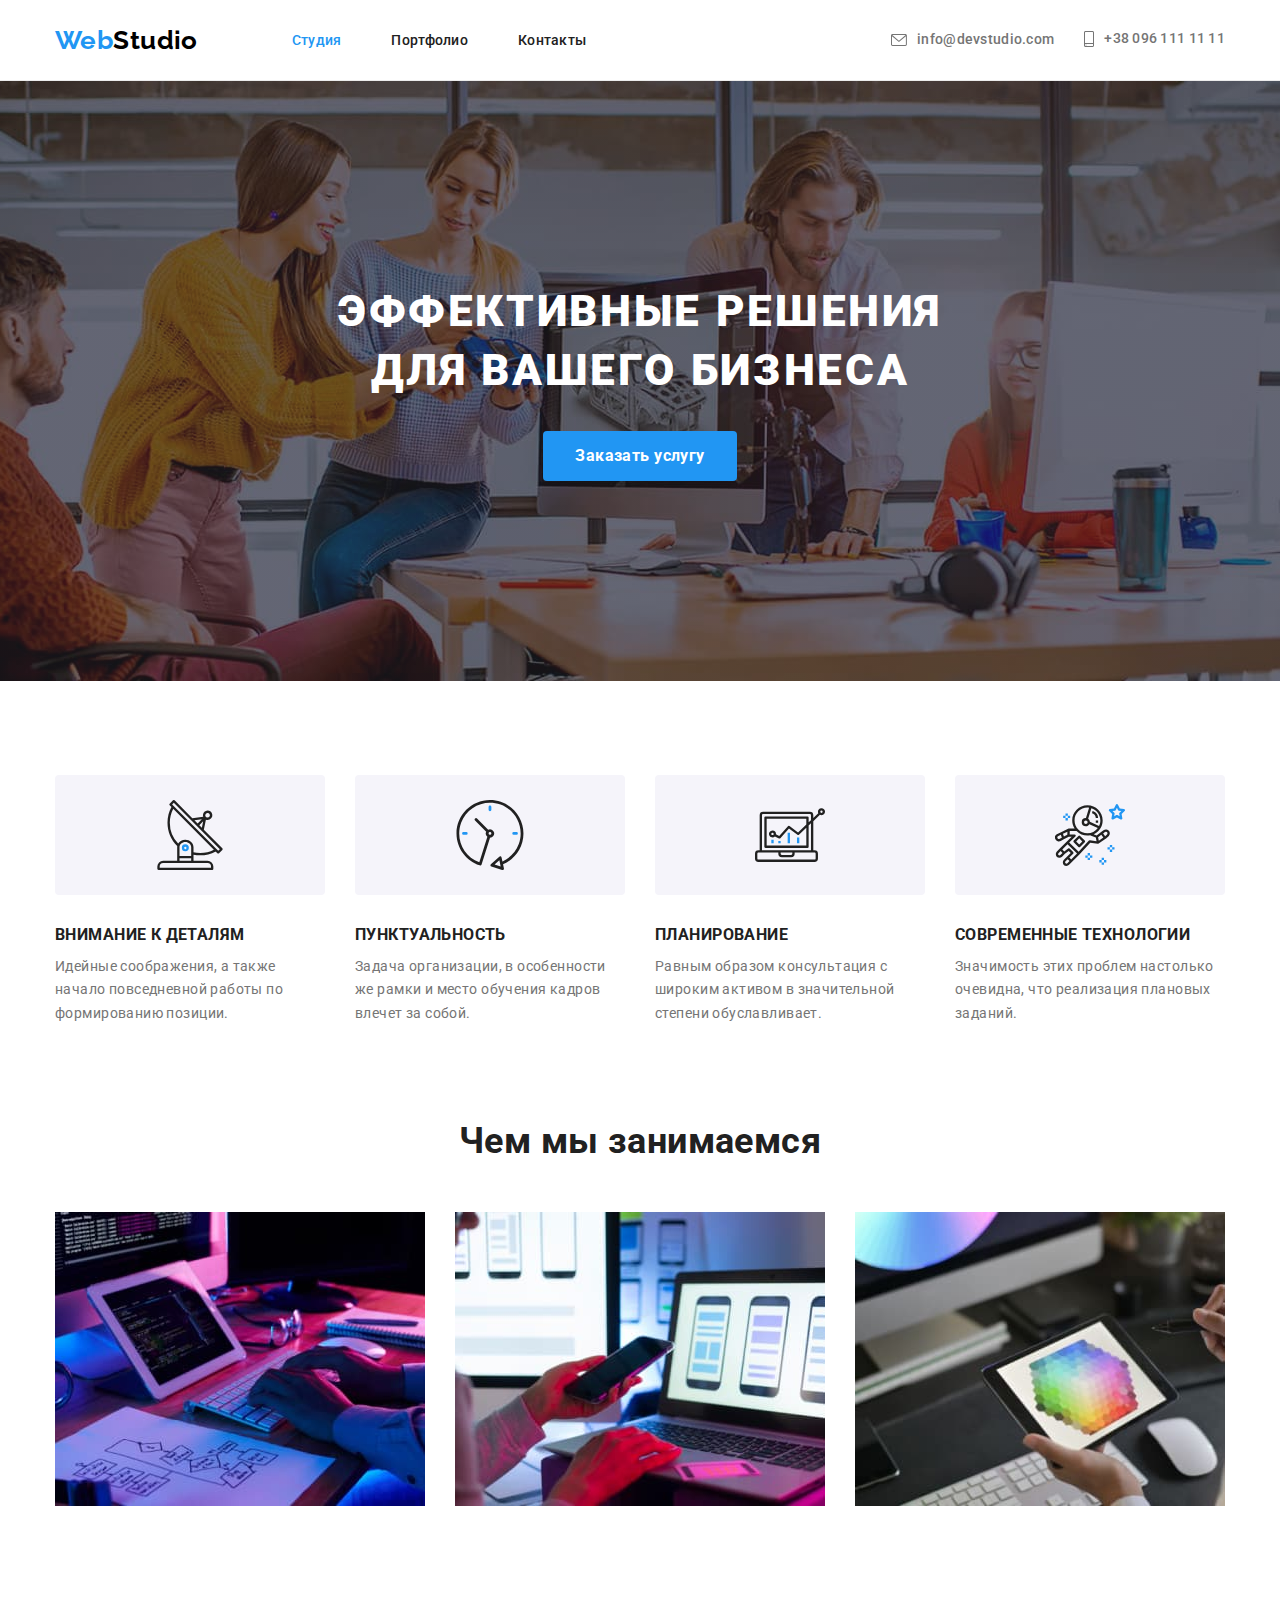
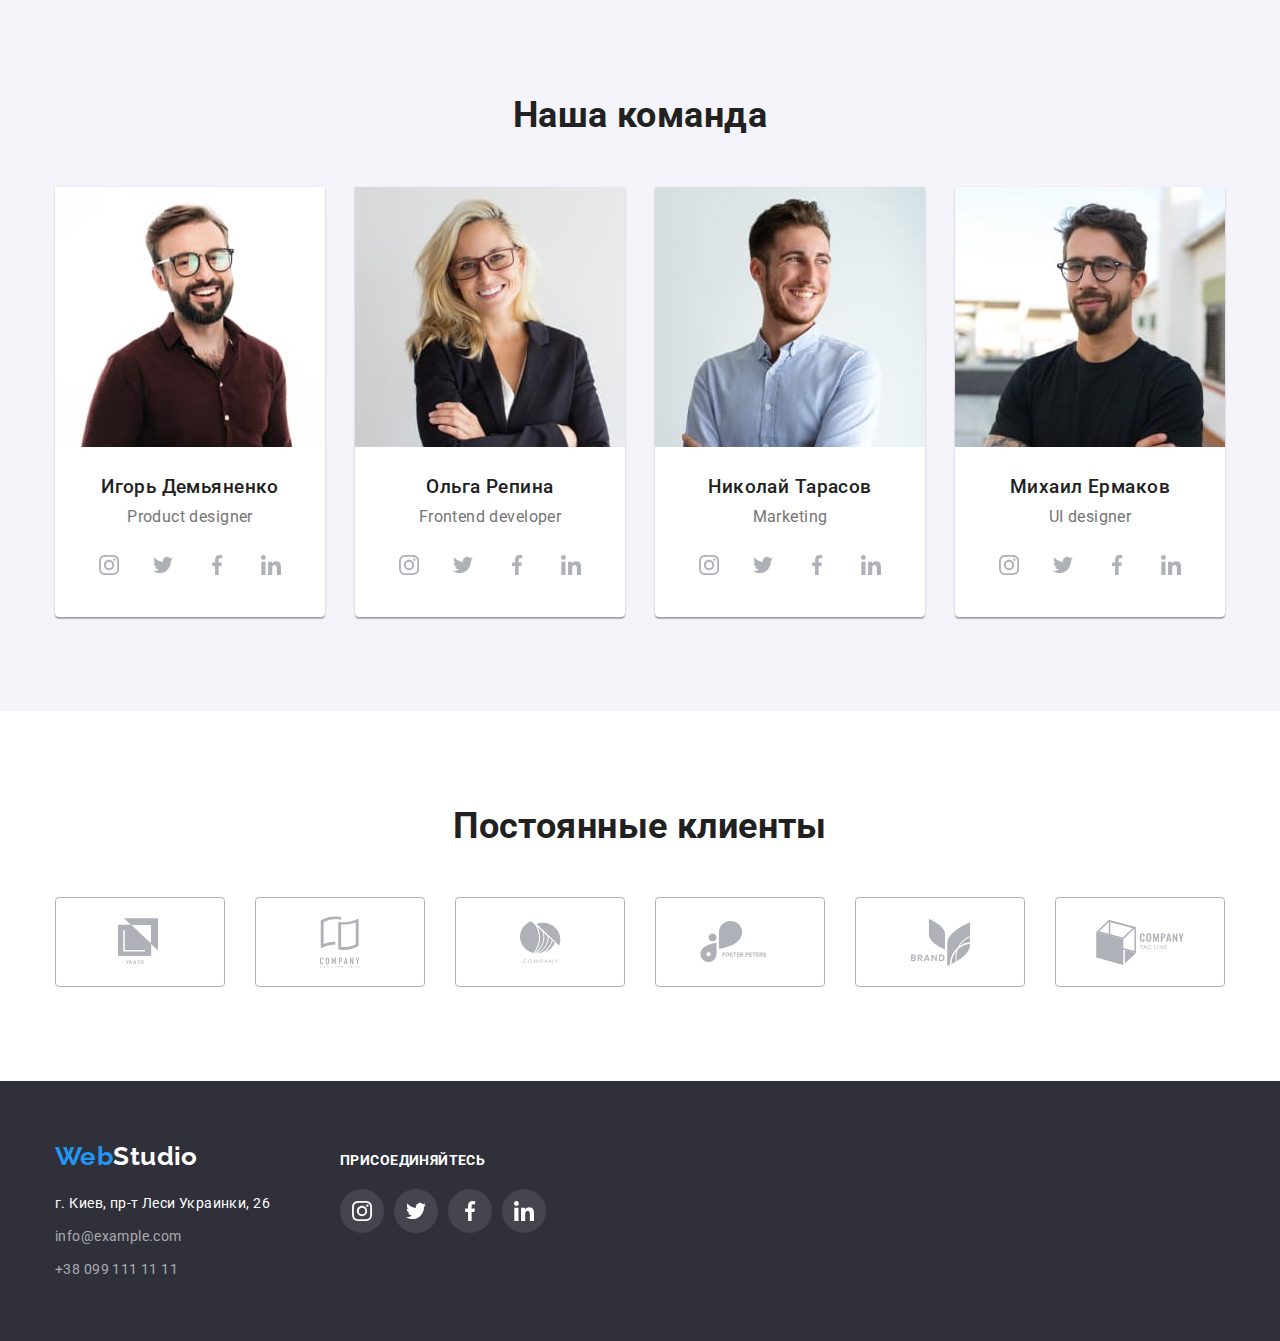
==== index.html @ 54321867 "initial files from hw4" ====
<!DOCTYPE html>
<html lang="ru">
  <head>
    <meta charset="UTF-8" />
    <meta name="viewport" content="width=device-width, initial-scale=1.0" />
    <link rel="preconnect" href="https://fonts.gstatic.com" />
    <link
      href="https://fonts.googleapis.com/css2?family=Raleway:wght@400;700&family=Roboto:wght@400;500;700;900&display=swap"
      rel="stylesheet"
    />
    <link
      rel="stylesheet"
      href="https://cdnjs.cloudflare.com/ajax/libs/modern-normalize/1.0.0/modern-normalize.min.css"
    />
    <link rel="stylesheet" href="./css/styles.css" />
    <title>Главная</title>
  </head>
  <body>
    <!-- Секция хедера -->
    <header class="page-header">
      <div class="container header flex">
        <nav class="header-nav flex">
          <a class="logo" href="./index.html" lang="en"
            ><span class="accent">Web</span>Studio</a
          >
          <ul class="nav-list list flex">
            <li class="nav-item">
              <a class="nav-link current" href="./index.html">Студия</a>
            </li>
            <li class="nav-item">
              <a class="nav-link" href="./portfolio.html">Портфолио</a>
            </li>
            <li class="nav-item">
              <a class="nav-link" href="#contact">Контакты</a>
            </li>
          </ul>
        </nav>
        <ul class="contacts-list list flex">
          <li class="item">
            <a class="contacts-link header" href="mailto:info@devstudio.com">
              <svg class="icon-envelope">
                <use href="./images/sprite.svg#icon-envelope"></use>
              </svg>
              info@devstudio.com</a
            >
          </li>
          <li class="item">
            <a class="contacts-link header" href="tel:+380961111111"
              ><svg class="icon-smartphone">
                <use href="./images/sprite.svg#icon-smartphone"></use>
              </svg>
              +38 096 111 11 11</a
            >
          </li>
        </ul>
      </div>
    </header>
    <main>
      <!-- Секция героя -->
      <section class="hero flex">
        <div class="container">
          <h1 class="hero-title">Эффективные решения для вашего бизнеса</h1>
          <!-- Временно оформлена как ссылка -->
          <a class="hero-button" href="">Заказать услугу</a>
        </div>
      </section>
      <!-- Секция преимуществ -->
      <section class="advantages">
        <div class="container">
          <!-- В будущем сделать Н2 скрытым заголовком корректно -->
          <h2 class="advantages-title-main visuallyhidden">
            Наши преимущества
          </h2>
          <ul class="advantages-list list flex">
            <li class="item">
              <div class="advantages-thumb">
                <svg class="advantages-icon">
                  <use href="./images/sprite.svg#icon-antenna"></use>
                </svg>
              </div>
              <h3 class="advantages-title">Внимание к деталям</h3>
              <p class="advantages-text">
                Идейные соображения, а также начало повседневной работы по
                формированию позиции.
              </p>
            </li>
            <li class="item">
              <div class="advantages-thumb">
                <svg class="advantages-icon">
                  <use href="./images/sprite.svg#icon-clock"></use>
                </svg>
              </div>
              <h3 class="advantages-title">Пунктуальность</h3>
              <p class="advantages-text">
                Задача организации, в особенности же рамки и место обучения
                кадров влечет за собой.
              </p>
            </li>
            <li class="item">
              <div class="advantages-thumb">
                <svg class="advantages-icon">
                  <use href="./images/sprite.svg#icon-diagram"></use>
                </svg>
              </div>
              <h3 class="advantages-title">Планирование</h3>
              <p class="advantages-text">
                Равным образом консультация с широким активом в значительной
                степени обуславливает.
              </p>
            </li>
            <li class="item">
              <div class="advantages-thumb">
                <svg class="advantages-icon">
                  <use href="./images/sprite.svg#icon-astronaut"></use>
                </svg>
              </div>
              <h3 class="advantages-title">Современные технологии</h3>
              <p class="advantages-text">
                Значимость этих проблем настолько очевидна, что реализация
                плановых заданий.
              </p>
            </li>
          </ul>
        </div>
      </section>
      <!-- Секция деятельности -->
      <section class="activity">
        <div class="container">
          <h2 class="activity-title">Чем мы занимаемся</h2>
          <ul class="activity-list list flex">
            <li class="activity-item">
              <img
                src="./images/codding.jpg"
                alt="Создание разметки вебстраницы"
              />
            </li>
            <li class="activity-item">
              <img
                src="./images/prototyping.jpg"
                alt="Прототипирование вебстраницы"
              />
            </li>
            <li class="activity-item">
              <img
                src="./images/web-design.jpg"
                alt="Выбор цвета на цифровой палитре"
              />
            </li>
          </ul>
        </div>
      </section>
      <!-- Секция команды -->
      <section class="team section">
        <div class="container">
          <h2 class="team-title">Наша команда</h2>
          <ul class="team-card-list list flex">
            <li class="team-card">
              <img src="./images/team-one.jpg" alt="Дизайнер продукта" />
              <div class="team-card-content">
                <h3 class="team-card-title">Игорь Демьяненко</h3>
                <p class="team-card-text" lang="en">Product designer</p>
              </div>
              <ul class="team-social list flex">
                <li class="team-social-item">
                  <a class="team-social-link flex" href="">
                    <svg class="team-icon">
                      <use href="./images/sprite.svg#icon-instagram-logo"></use>
                    </svg>
                  </a>
                </li>
                <li class="team-social-item">
                  <a class="team-social-link flex" href="">
                    <svg class="team-icon">
                      <use href="./images/sprite.svg#icon-twitter-logo"></use>
                    </svg>
                  </a>
                </li>
                <li class="team-social-item">
                  <a class="team-social-link flex" href="">
                    <svg class="team-icon">
                      <use href="./images/sprite.svg#icon-facebook-logo"></use>
                    </svg>
                  </a>
                </li>
                <li class="team-social-item">
                  <a class="team-social-link flex" href="">
                    <svg class="team-icon">
                      <use href="./images/sprite.svg#icon-linkedin-logo"></use>
                    </svg>
                  </a>
                </li>
              </ul>
            </li>
            <li class="team-card">
              <img src="./images/team-two.jpg" alt="Фронтенд разработчик" />
              <div class="team-card-content">
                <h3 class="team-card-title">Ольга Репина</h3>
                <p class="team-card-text" lang="en">Frontend developer</p>
              </div>
              <ul class="team-social list flex">
                <li class="team-social-item">
                  <a class="team-social-link flex" href="">
                    <svg class="team-icon">
                      <use href="./images/sprite.svg#icon-instagram-logo"></use>
                    </svg>
                  </a>
                </li>
                <li class="team-social-item">
                  <a class="team-social-link flex" href="">
                    <svg class="team-icon">
                      <use href="./images/sprite.svg#icon-twitter-logo"></use>
                    </svg>
                  </a>
                </li>
                <li class="team-social-item">
                  <a class="team-social-link flex" href="">
                    <svg class="team-icon">
                      <use href="./images/sprite.svg#icon-facebook-logo"></use>
                    </svg>
                  </a>
                </li>
                <li class="team-social-item">
                  <a class="team-social-link flex" href="">
                    <svg class="team-icon">
                      <use href="./images/sprite.svg#icon-linkedin-logo"></use>
                    </svg>
                  </a>
                </li>
              </ul>
            </li>
            <li class="team-card">
              <img src="./images/team-three.jpg" alt="Маркетолог" />
              <div class="team-card-content">
                <h3 class="team-card-title">Николай Тарасов</h3>
                <p class="team-card-text" lang="en">Marketing</p>
              </div>
              <ul class="team-social list flex">
                <li class="team-social-item">
                  <a class="team-social-link flex" href="">
                    <svg class="team-icon">
                      <use href="./images/sprite.svg#icon-instagram-logo"></use>
                    </svg>
                  </a>
                </li>
                <li class="team-social-item">
                  <a class="team-social-link flex" href="">
                    <svg class="team-icon">
                      <use href="./images/sprite.svg#icon-twitter-logo"></use>
                    </svg>
                  </a>
                </li>
                <li class="team-social-item">
                  <a class="team-social-link flex" href="">
                    <svg class="team-icon">
                      <use href="./images/sprite.svg#icon-facebook-logo"></use>
                    </svg>
                  </a>
                </li>
                <li class="team-social-item">
                  <a class="team-social-link flex" href="">
                    <svg class="team-icon">
                      <use href="./images/sprite.svg#icon-linkedin-logo"></use>
                    </svg>
                  </a>
                </li>
              </ul>
            </li>
            <li class="team-card">
              <img src="./images/team-four.jpg" alt="Дизайнер интерфейса" />
              <div class="team-card-content">
                <h3 class="team-card-title">Михаил Ермаков</h3>
                <p class="team-card-text" lang="en">UI designer</p>
              </div>
              <ul class="team-social list flex">
                <li class="team-social-item">
                  <a class="team-social-link flex" href="">
                    <svg class="team-icon">
                      <use href="./images/sprite.svg#icon-instagram-logo"></use>
                    </svg>
                  </a>
                </li>
                <li class="team-social-item">
                  <a class="team-social-link flex" href="">
                    <svg class="team-icon">
                      <use href="./images/sprite.svg#icon-twitter-logo"></use>
                    </svg>
                  </a>
                </li>
                <li class="team-social-item">
                  <a class="team-social-link flex" href="">
                    <svg class="team-icon">
                      <use href="./images/sprite.svg#icon-facebook-logo"></use>
                    </svg>
                  </a>
                </li>
                <li class="team-social-item">
                  <a class="team-social-link flex" href="">
                    <svg class="team-icon">
                      <use href="./images/sprite.svg#icon-linkedin-logo"></use>
                    </svg>
                  </a>
                </li>
              </ul>
            </li>
          </ul>
        </div>
      </section>
      <!-- Секция постоянные клиенты -->
      <section class="clients">
        <div class="container">
          <h2 class="clients-title">Постоянные клиенты</h2>
          <ul class="clients-list list">
            <li class="clients-item">
              <a class="clients-link link" href="">
                <svg class="clients-icon-1">
                  <use href="./images/sprite.svg#icon-client-logo-1"></use>
                </svg>
              </a>
            </li>
            <li class="clients-item">
              <a class="clients-link link" href="">
                <svg class="clients-icon-2">
                  <use href="./images/sprite.svg#icon-client-logo-2"></use>
                </svg>
              </a>
            </li>
            <li class="clients-item">
              <a class="clients-link link" href="">
                <svg class="clients-icon-3">
                  <use href="./images/sprite.svg#icon-client-logo-3"></use>
                </svg>
              </a>
            </li>
            <li class="clients-item">
              <a class="clients-link link" href="">
                <svg class="clients-icon-4">
                  <use href="./images/sprite.svg#icon-client-logo-4"></use>
                </svg>
              </a>
            </li>
            <li class="clients-item">
              <a class="clients-link link" href="">
                <svg class="clients-icon-5">
                  <use href="./images/sprite.svg#icon-client-logo-5"></use>
                </svg>
              </a>
            </li>
            <li class="clients-item">
              <a class="clients-link link" href="">
                <svg class="clients-icon-6">
                  <use href="./images/sprite.svg#icon-client-logo-6"></use>
                </svg>
              </a>
            </li>
          </ul>
        </div>
      </section>
    </main>
    <!-- Секция футера -->
    <footer class="page-footer">
      <div class="container">
        <ul class="footer-block list">
          <li class="footer-adress-part">
            <a class="logo inverse" href="./index.html" lang="en"
              ><span class="accent">Web</span>Studio</a
            >
            <address>
              <ul class="contacts-footer list">
                <li class="item">
                  <a
                    class="address-google"
                    href="https://www.google.com/maps/place/бул.+Леси+Украинки,+26,+Киев,+02000/@50.4265807,30.5361971,17z/data=!3m1!4b1!4m5!3m4!1s0x40d4cf0e033ecbe9:0x57a4dffefec77da0!8m2!3d50.4265807!4d30.5383858"
                    >г. Киев, пр-т Леси Украинки, 26</a
                  >
                </li>
                <li class="item" id="contact">
                  <a class="contacts-link footer" href="mailto:info@example.com"
                    >info@example.com</a
                  >
                </li>
                <li class="item">
                  <a class="contacts-link footer" href="tel:+380991111111"
                    >+38 099 111 11 11</a
                  >
                </li>
              </ul>
            </address>
          </li>
          <li>
            <p class="join-title">присоединяйтесь</p>
            <ul class="social-footer-list list flex">
              <li class="studio-social">
                <a class="studio-social-link link" href="">
                  <svg class="studio-social-icon">
                    <use href="./images/sprite.svg#icon-instagram-logo"></use>
                  </svg>
                </a>
              </li>
              <li class="studio-social">
                <a class="studio-social-link link" href="">
                  <svg class="studio-social-icon">
                    <use href="./images/sprite.svg#icon-twitter-logo"></use>
                  </svg>
                </a>
              </li>
              <li class="studio-social">
                <a class="studio-social-link link" href="">
                  <svg class="studio-social-icon">
                    <use href="./images/sprite.svg#icon-facebook-logo"></use>
                  </svg>
                </a>
              </li>
              <li class="studio-social">
                <a class="studio-social-link link" href="">
                  <svg class="studio-social-icon">
                    <use href="./images/sprite.svg#icon-linkedin-logo"></use>
                  </svg>
                </a>
              </li>
            </ul>
          </li>
        </ul>
      </div>
    </footer>
  </body>
</html>
---- css/styles.css ----
/* primary background color: #ffffff */
/* secondary background color: #F5F4FA */
/* primary text color: #212121 */
/* secondary text color: #ffffff */
/* tertiary text color: #757575 */
/* accent color: #2196f3 */

/* Поряжок укаания стилей:
- стили блочной модели (разделение пустой строкой)
- стили цвета (разделение пустой строкой)
- стили шрифта (разделение пустой строкой)
- декоративные эффекты, анимации (разделение пустой строкой) */

:root {
  --primary-background-color: #ffffff;
  --secondary-background-color: #f5f4fa;
  --primary-text-color: #212121;
  --secondary-text-color: #ffffff;
  --tertiary-text-color: #757575;
  --accent-color: #2196f3;
  --logo-color: #afb1b8;
}

body {
  background-color: var(--primary-background-color);
  color: var(--primary-text-color);

  font-family: 'Roboto', sans-serif;
  font-size: 14px;
  line-height: 1.17;
  letter-spacing: 0.03em;
}

/* Utilities */

.container {
  margin-left: auto;
  margin-right: auto;
  width: 1200px;
  padding-left: 15px;
  padding-right: 15px;

  /* outline: 1px solid tomato; */
}

a,
.link {
  text-decoration: none;
}

address {
  font-style: normal;
}

img {
  display: block;
  max-width: 100%;
  height: auto;
}

.list,
h1,
h2,
h3,
p {
  padding: 0;
  margin: 0;
  list-style: none;
}

.visuallyhidden {
  position: absolute;
  width: 1px;
  height: 1px;
  margin: -1px;
  border: 0;
  padding: 0;
  white-space: nowrap;
  clip-path: inset(100%);
  clip: rect(0 0 0 0);
  overflow: hidden;
}

.accent,
.nav-link.current,
.nav-link:hover,
.nav-link:focus,
.contacts-link:hover,
.contacts-link:focus {
  color: var(--accent-color);
}

.flex {
  display: flex;
  align-items: center;

  /* outline: 2px solid green; */
}

/* Logo */

.logo {
  color: #000000;

  font-family: 'Raleway', sans-serif;
  font-size: 26px;
  font-weight: 700;
}

.logo.inverse {
  color: var(--secondary-text-color);
}

/* Цвет акцента логотипа указан в Utilities */

/* Header */
.page-header {
  border-bottom: 1px solid #ececec;
}

.nav-list {
  margin-left: 94px;
}

.nav-item:not(:last-child) {
  margin-right: 50px;
}

.nav-link {
  display: block;
  /* Область ссылок увеличина согласно видео Репеты */
  padding-top: 32px;
  padding-bottom: 32px;

  color: var(--primary-text-color);
  font-weight: 500;
  letter-spacing: 0.02em;
}

.contacts-list {
  margin-left: auto;
  font-weight: 500;
  letter-spacing: 0.02em;
}

.contacts-list .item:not(:last-child) {
  margin-right: 30px;
}

.contacts-link,
.advantages-text,
.team-card-text {
  color: var(--tertiary-text-color);
}

.contacts-link.header {
  display: inline-flex;
  align-items: center;
}

.icon-envelope {
  width: 16px;
  height: 12px;
  margin-right: 10px;

  fill: currentColor;
}

.icon-smartphone {
  width: 10px;
  height: 16px;
  margin-right: 10px;

  fill: currentColor;
}

.icon-envelope:focus,
.icon-envelope:hover {
  fill: var(--accent-color);
}

/* Hero */

.hero {
  text-align: center;
  /* Фиксированная высота в стилях для отображения фона */
  max-width: 1600px;
  height: 600px;
  margin-right: auto;
  margin-left: auto;
  padding-top: 200px;
  padding-bottom: 200px;
  background-color: #2f303a;
  background-image: linear-gradient(
      to right,
      rgba(47, 48, 58, 0.4),
      rgba(47, 48, 58, 0.4)
    ),
    url('../images/hero-bg.jpg');
  background-repeat: no-repeat;
  background-position: center;
  background-size: cover;
}

.hero-title {
  width: 696px;
  margin-bottom: 30px;
  margin-right: auto;
  margin-left: auto;

  color: var(--secondary-text-color);
  text-transform: uppercase;
  font-size: 44px;
  font-weight: 900;
  line-height: 1.36;
  letter-spacing: 0.06em;
}

.hero-button {
  display: inline-block;
  /* align-items: center; */
  padding-top: 10px;
  padding-right: 32px;
  padding-bottom: 10px;
  padding-left: 32px;
  border-radius: 4px;
  border-width: 0;

  background-color: var(--accent-color);
  color: var(--secondary-text-color);

  font-weight: 700;
  font-size: 16px;
  line-height: 1.87;
}

/* Advantages */

.advantages {
  padding-top: 94px;
  padding-bottom: 94px;
}

.advantages-thumb {
  display: flex;
  justify-content: center;
  align-items: center;
  height: 120px;
  margin-bottom: 30px;
  background-color: var(--secondary-background-color);
  border-radius: 4px;
}

.advantages-icon {
  width: 70px;
  height: 70px;
}

.advantages-list {
  align-items: flex-start;
}

/* advantages-title-main - скрыт в блоке utilities*/

.advantages-title {
  margin-bottom: 10px;

  font-weight: 700;
  text-transform: uppercase;
}

.advantages-text {
  /* цвет указан в блоке Header */
  line-height: 1.71;
}

.advantages-list .item:not(:last-child) {
  margin-right: 30px;
}

.advantages-list .item {
  width: calc((100% - 90px) / 4);
}

/* Activity */

.activity {
  padding-bottom: 94px;
}

.activity-title,
.team-title,
.clients-title {
  margin-bottom: 50px;
  font-weight: 700;
  font-size: 36px;
  text-align: center;
}

.activity-item:not(:last-child) {
  margin-right: 30px;
}

.activity-item {
  width: calc((100% - 60px) / 3);
}

/* Team */

/* Team title прописан в блоке activity */

.team.section {
  background-color: var(--secondary-background-color);
  padding-top: 94px;
  padding-bottom: 94px;
}

.team-card:not(:last-child) {
  margin-right: 30px;
}

.team-card {
  width: calc((100% - 90px) / 4);
  background-color: var(--primary-background-color);
  box-shadow: 0px 1px 3px rgba(0, 0, 0, 0.12), 0px 1px 1px rgba(0, 0, 0, 0.14),
    0px 2px 1px rgba(0, 0, 0, 0.2);
  border-radius: 0px 0px 4px 4px;
}

.team-card-content {
  padding-top: 30px;

  font-size: 16px;
  text-align: center;
}

.team-card-title {
  margin-bottom: 10px;
  font-weight: 500;
}

.team-social {
  padding-top: 16px;
  padding-right: 32px;
  padding-bottom: 30px;
  padding-left: 32px;
  justify-content: center;
}

.team-social-item:not(:last-child) {
  margin-right: 10px;
}

.team-social-link {
  width: 44px;
  height: 44px;
  justify-content: center;
  border-radius: 50%;
  background-color: var(--primary-background-color);
  color: var(--logo-color);
}

.team-icon {
  width: 20px;
  height: 20px;
  fill: currentColor;
}

.team-social-link:hover,
.team-social-link:focus,
.team-icon:hover,
.team-icon:focus {
  color: var(--primary-background-color);
  background-color: var(--accent-color);
}

/* Clients */

.clients {
  padding-top: 94px;
  padding-bottom: 94px;
}

/* Clients title прописан в блоке activity */

.clients-list {
  display: flex;
  justify-content: space-between;
}

.clients-link {
  display: flex;
  align-items: center;
  justify-content: center;
  width: 170px;
  height: 90px;
  border-radius: 4px;
  border: 1px solid #afb1b8;
  background-color: var(--primary-background-color);
  color: var(--logo-color);
}

.clients-link:hover,
.clients-link:focus {
  border: 1px solid var(--accent-color);
}

/* .clients-item:not(:last-child) {
  margin-right: 30px;
} */

.clients-icon-1 {
  width: 44.27px;
  height: 49.23px;
  fill: currentColor;
}
.clients-icon-2 {
  width: 40px;
  height: 52px;
  fill: currentColor;
}
.clients-icon-3 {
  width: 41px;
  height: 42.6px;
  fill: currentColor;
}
.clients-icon-4 {
  width: 79.66px;
  height: 42.02px;
  fill: currentColor;
}
.clients-icon-5 {
  width: 59px;
  height: 47px;
  fill: currentColor;
}
.clients-icon-6 {
  width: 88.48px;
  height: 45.44px;
  fill: currentColor;
}

.clients-link:hover .clients-icon-1,
.clients-link:focus .clients-icon-1,
.clients-link:hover .clients-icon-2,
.clients-link:focus .clients-icon-2,
.clients-link:hover .clients-icon-3,
.clients-link:focus .clients-icon-3,
.clients-link:hover .clients-icon-4,
.clients-link:focus .clients-icon-4,
.clients-link:hover .clients-icon-5,
.clients-link:focus .clients-icon-5,
.clients-link:hover .clients-icon-6,
.clients-link:focus .clients-icon-6 {
  fill: var(--accent-color);
}

/* Footer */

.page-footer {
  padding-top: 60px;
  padding-bottom: 60px;
  background-color: #2f303a;
}

.footer-block {
  display: flex;
  align-items: baseline;
}

.contacts-footer {
  margin-top: 20px;
  line-height: 1.71;
}

.contacts-footer .item + .item {
  margin-top: 9px;
}

.address-google {
  color: var(--secondary-text-color);
}

.contacts-link.footer {
  color: rgba(255, 255, 255, 0.6);
}

.footer-adress-part {
  margin-right: 70px;
}

.join-title {
  margin-bottom: 20px;
  font-size: 14px;
  font-weight: 700;
  text-transform: uppercase;

  color: var(--secondary-text-color);
}

.studio-social-link {
  display: flex;
  align-items: center;
  justify-content: center;
  width: 44px;
  height: 44px;

  border-radius: 50%;
  background-color: rgba(255, 255, 255, 0.1);
  color: var(--secondary-text-color);
}

.studio-social-link:hover,
.studio-social-link:focus {
  background-color: var(--accent-color);
}

.studio-social:not(:last-child) {
  margin-right: 10px;
}

.studio-social-icon {
  width: 20px;
  height: 20px;

  fill: currentColor;
}

/* Portfolio Hero (начало блоков страницы Портфолио) */

/* .hero-title - в блоке utilities */

/* Portfolio filter */

.portfolio-filter {
  padding-top: 94px;
  padding-bottom: 94px;
}

.filter-list {
  justify-content: center;
  margin-bottom: 50px;
}

.filter-button {
  display: inline-block;
  padding: 6px 22px;
  border-radius: 4px;
  text-align: center;

  background-color: var(--secondary-background-color);

  font-weight: 500;
  font-size: 16px;
  line-height: 1.62;
}

.filter-item:not(:last-child) {
  margin-right: 8px;
}

.filter-button:hover,
.filter-button:focus,
.filter-button.current {
  background-color: var(--accent-color);
  color: var(--secondary-text-color);
  box-shadow: 0px 1px 3px rgba(0, 0, 0, 0.12), 0px 1px 1px rgba(0, 0, 0, 0.14),
    0px 2px 1px rgba(0, 0, 0, 0.2);
}

/* Portfolio gallery */

.gallery-list {
  flex-wrap: wrap;
}

.gallery-card {
  width: calc((100% - 60px) / 3);
}

.gallery-card:hover {
  box-shadow: 0px 1px 1px rgba(0, 0, 0, 0.12), 0px 4px 4px rgba(0, 0, 0, 0.06),
    1px 4px 6px rgba(0, 0, 0, 0.16);
}

.gallery-card:not(:nth-child(3n)) {
  margin-right: 30px;
}

.gallery-card:not(:nth-last-child(-n + 3)) {
  margin-bottom: 30px;
}

.gallery-card-content {
  padding-right: 24px;
  padding-left: 24px;
  padding-top: 20px;
  padding-bottom: 20px;

  border-right: 1px solid #eeeeee;
  border-bottom: 1px solid #eeeeee;
  border-left: 1px solid #eeeeee;

  background-color: var(--primary-background-color);
}

.gallery-card-title {
  margin-bottom: 4px;

  color: var(--primary-text-color);
  font-weight: 700;
  font-size: 18px;
  line-height: 2;
  letter-spacing: 0.06em;
}

.gallery-card-text {
  color: var(--tertiary-text-color);

  font-size: 16px;
  line-height: 1.87;
}
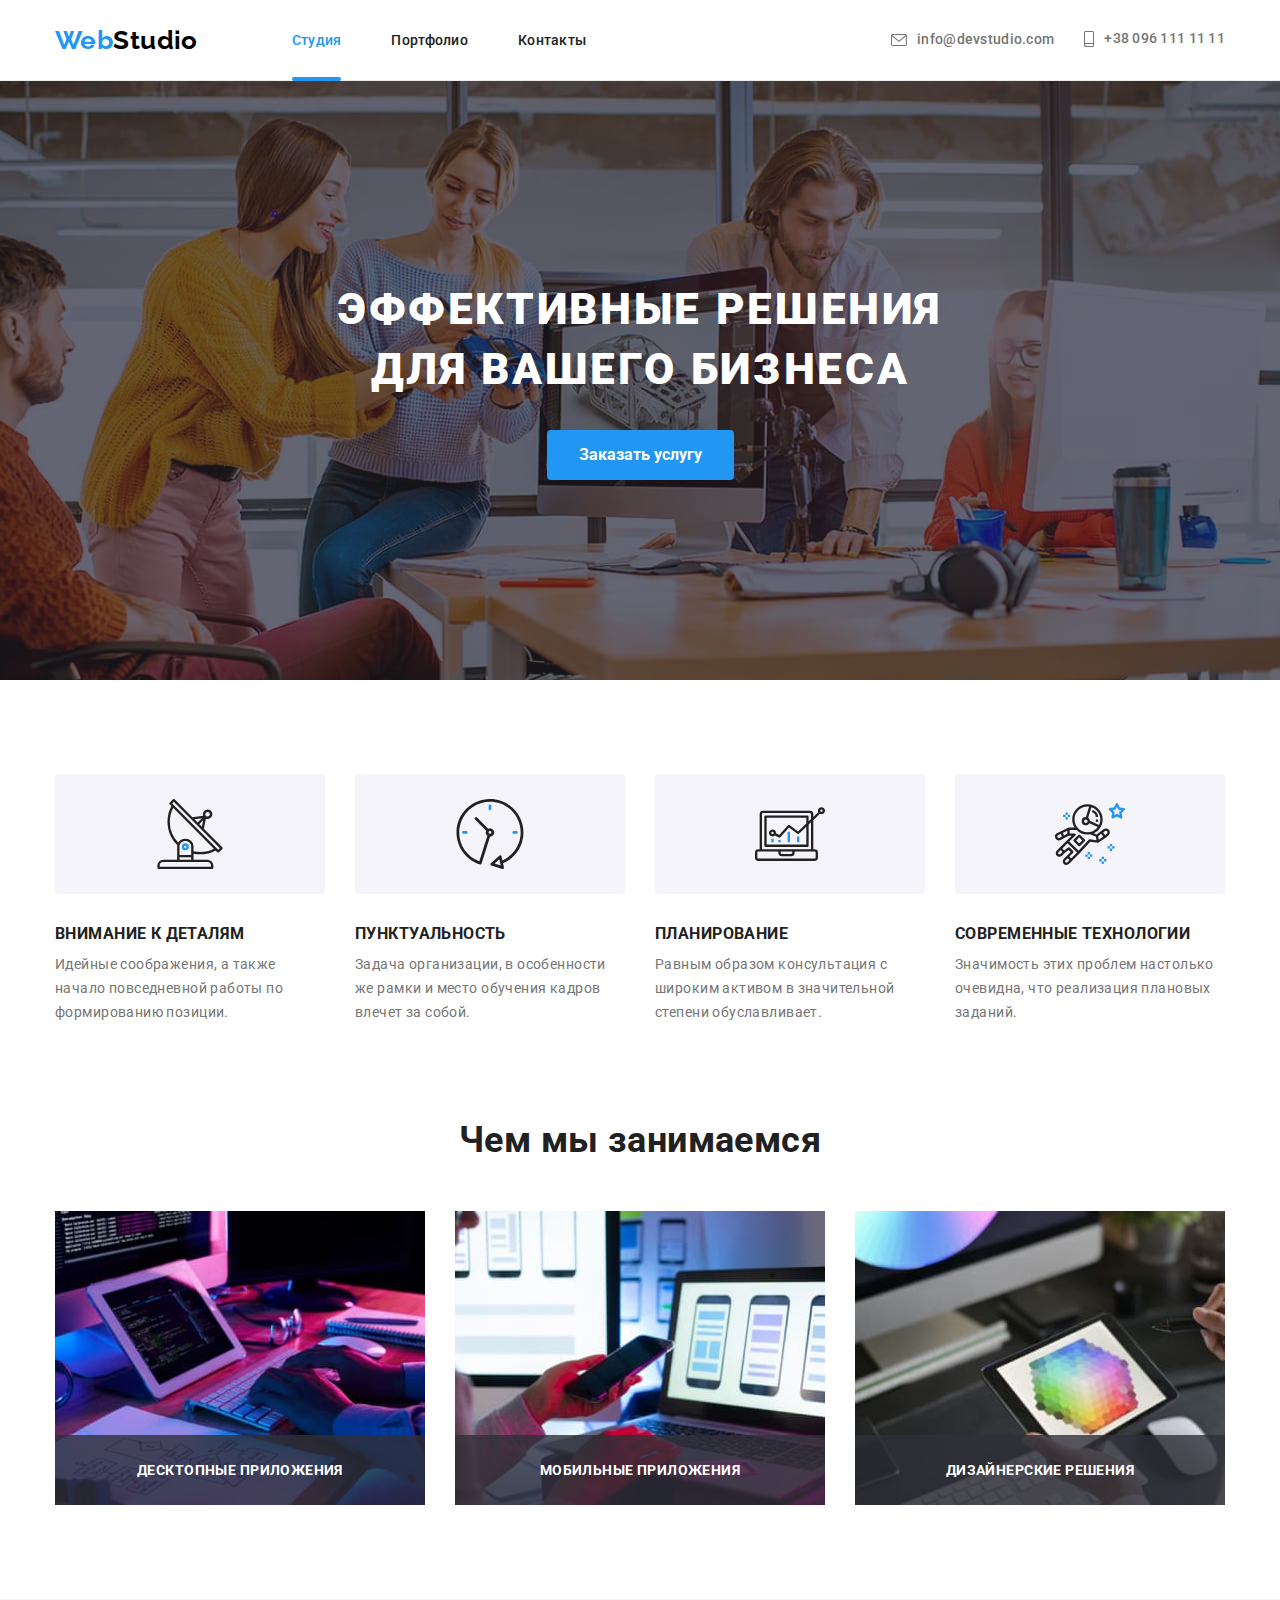
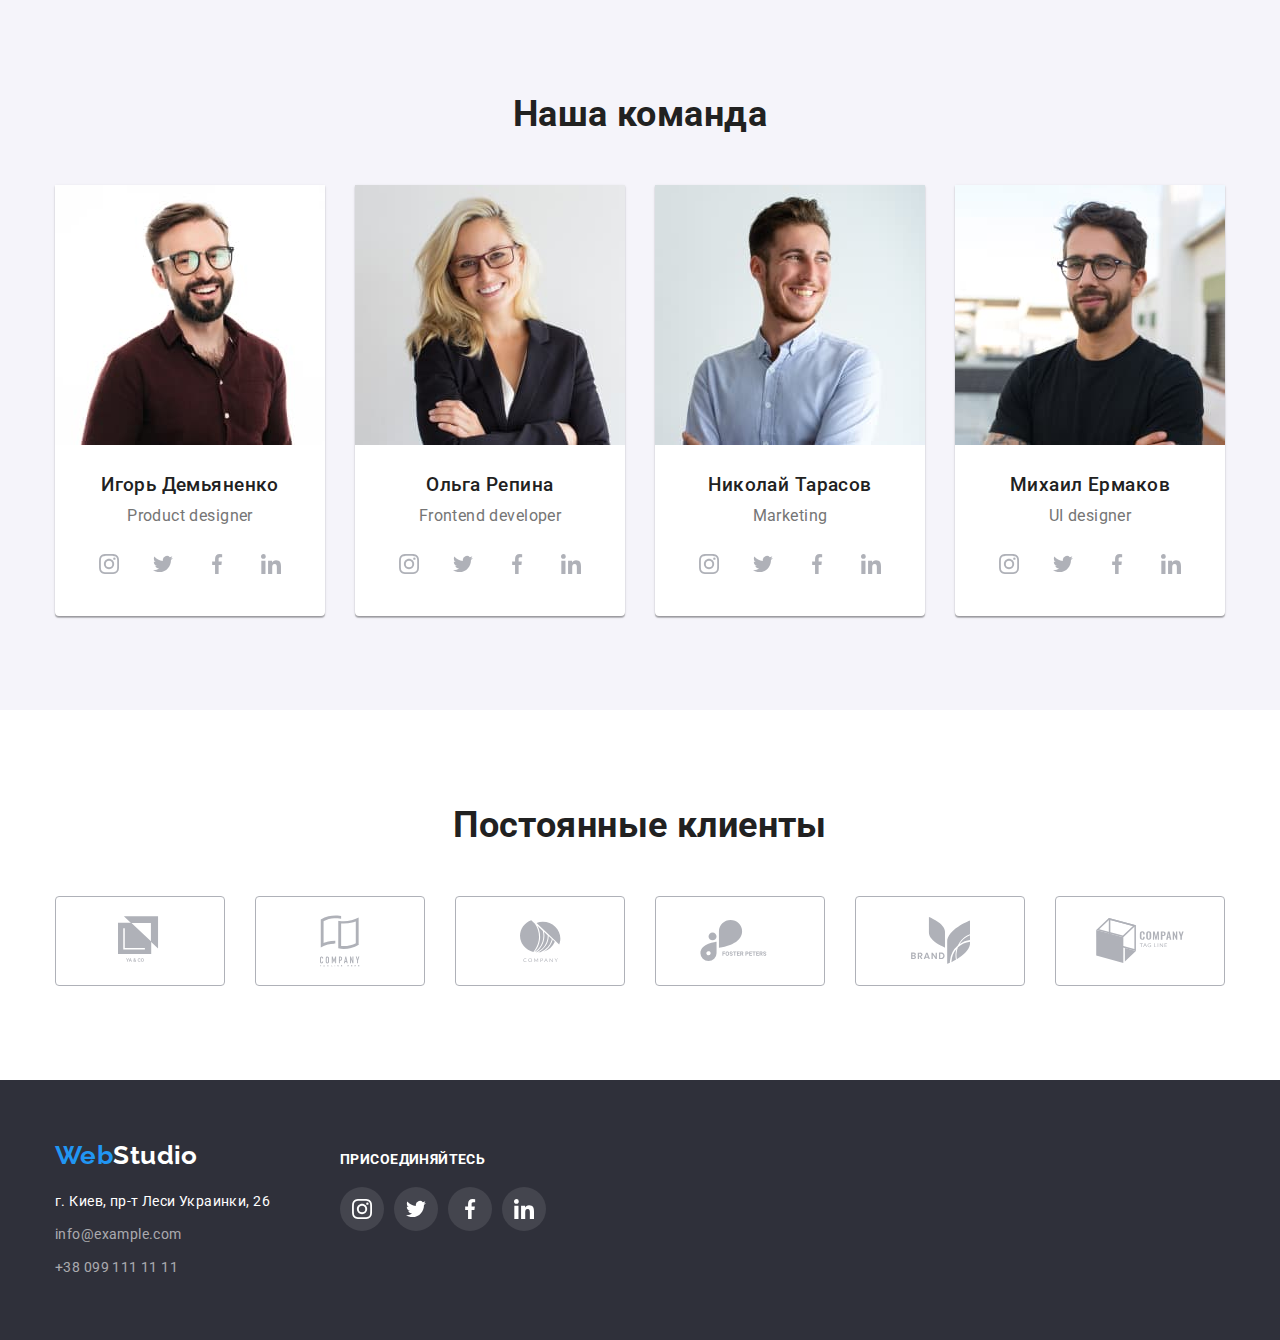
==== commit af0b1669: "made header" ====
--- a/index.html
+++ b/index.html
@@ -24,7 +24,7 @@
             ><span class="accent">Web</span>Studio</a
           >
           <ul class="nav-list list flex">
-            <li class="nav-item">
+            <li class="nav-item current">
               <a class="nav-link current" href="./index.html">Студия</a>
             </li>
             <li class="nav-item">
@@ -61,7 +61,7 @@
         <div class="container">
           <h1 class="hero-title">Эффективные решения для вашего бизнеса</h1>
           <!-- Временно оформлена как ссылка -->
-          <a class="hero-button" href="">Заказать услугу</a>
+          <button class="hero-button" href="">Заказать услугу</button>
         </div>
       </section>
       <!-- Секция преимуществ -->
@@ -133,18 +133,21 @@
                 src="./images/codding.jpg"
                 alt="Создание разметки вебстраницы"
               />
+              <p class="activity-text">десктопные приложения</p>
             </li>
             <li class="activity-item">
               <img
                 src="./images/prototyping.jpg"
                 alt="Прототипирование вебстраницы"
               />
+              <p class="activity-text">мобильные приложения</p>
             </li>
             <li class="activity-item">
               <img
                 src="./images/web-design.jpg"
                 alt="Выбор цвета на цифровой палитре"
               />
+              <p class="activity-text">дизайнерские решения</p>
             </li>
           </ul>
         </div>
--- a/css/styles.css
+++ b/css/styles.css
@@ -6,6 +6,7 @@
 /* accent color: #2196f3 */
 
 /* Поряжок укаания стилей:
+- позиционирование
 - стили блочной модели (разделение пустой строкой)
 - стили цвета (разделение пустой строкой)
 - стили шрифта (разделение пустой строкой)
@@ -19,9 +20,11 @@
   --tertiary-text-color: #757575;
   --accent-color: #2196f3;
   --logo-color: #afb1b8;
+  --semitransparante-bg-color: rgba(47, 48, 58, 0.8);
 }
 
 body {
+  padding-top: 80px;
   background-color: var(--primary-background-color);
   color: var(--primary-text-color);
 
@@ -115,6 +118,13 @@
 
 /* Header */
 .page-header {
+  position: fixed;
+  top: 0;
+  left: 0;
+  z-index: 1;
+  min-height: 80px;
+  width: 100%;
+  background-color: var(--primary-background-color);
   border-bottom: 1px solid #ececec;
 }
 
@@ -127,6 +137,7 @@
 }
 
 .nav-link {
+  position: relative;
   display: block;
   /* Область ссылок увеличина согласно видео Репеты */
   padding-top: 32px;
@@ -135,6 +146,22 @@
   color: var(--primary-text-color);
   font-weight: 500;
   letter-spacing: 0.02em;
+}
+
+.nav-link::after {
+  position: absolute;
+  left: 0;
+  bottom: -1px;
+  display: none;
+  content: '';
+  width: 100%;
+  height: 4px;
+  border-radius: 2px;
+  background-color: var(--accent-color);
+}
+
+.nav-link.current::after {
+  display: block;
 }
 
 .contacts-list {
@@ -217,8 +244,6 @@
 }
 
 .hero-button {
-  display: inline-block;
-  /* align-items: center; */
   padding-top: 10px;
   padding-right: 32px;
   padding-bottom: 10px;
@@ -302,7 +327,22 @@
 }
 
 .activity-item {
+  position: relative;
   width: calc((100% - 60px) / 3);
+}
+
+.activity-text {
+  position: absolute;
+  bottom: 0;
+  left: 0;
+  width: 100%;
+  padding-top: 27px;
+  padding-bottom: 27px;
+  background-color: var(--semitransparante-bg-color);
+  color: var(--secondary-text-color);
+  text-align: center;
+  text-transform: uppercase;
+  font-weight: 700;
 }
 
 /* Team */
